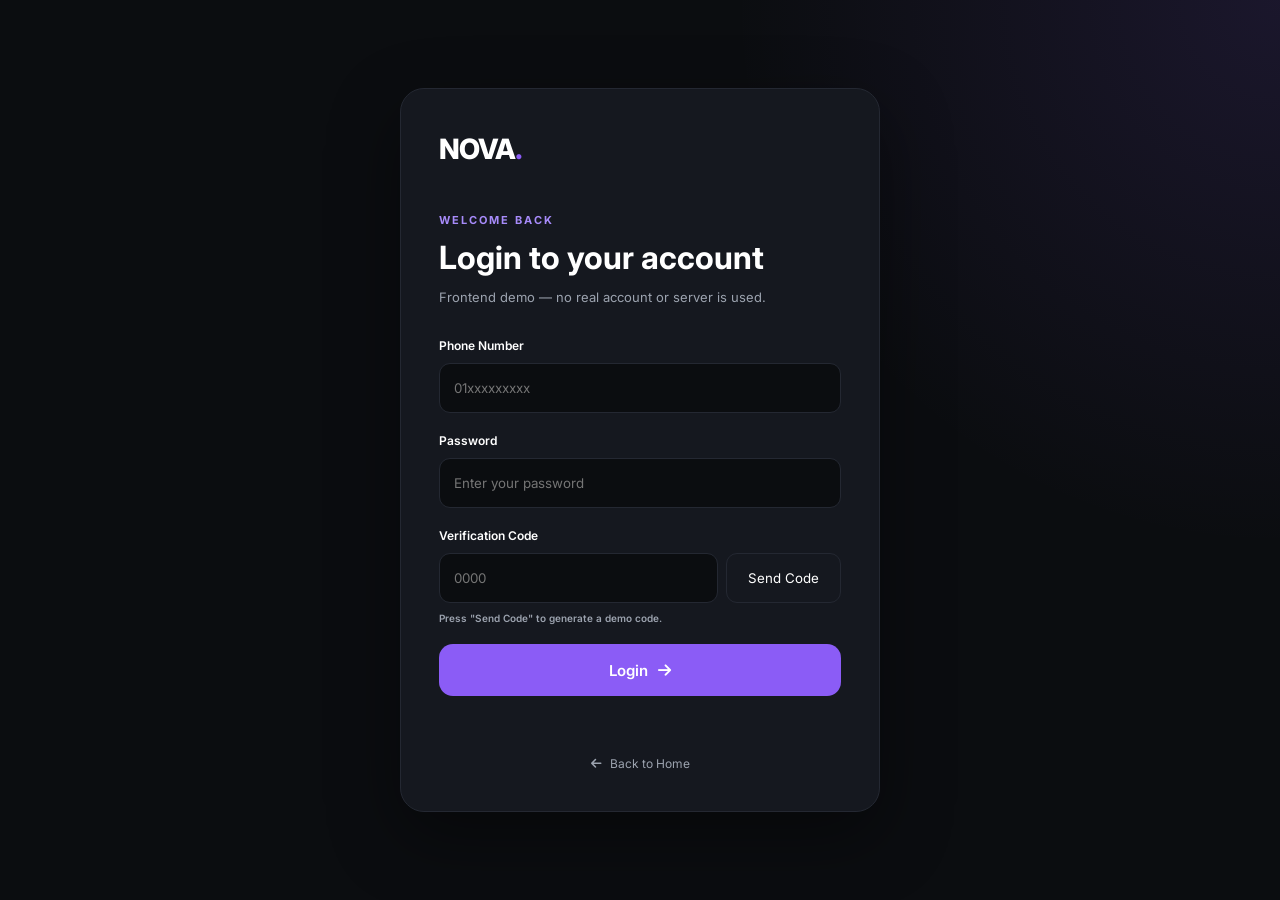
==== index2.html @ ca8cf565 "Add files via upload" ====
<!doctype html>
<html lang="en">
  <head>
    <!-- أضف سطر أيقونة Favicon هنا -->
  <link rel="icon" href="data:image/svg+xml,<svg xmlns=%22http://www.w3.org/2000/svg%22 viewBox=%220 0 100 100%22><text y=%22.9em%22 font-size=%2290%22>🛒</text></svg>">
    <meta charset="UTF-8" />
    <meta name="viewport" content="width=device-width, initial-scale=1.0" />
    <title>Login | NOVA STORE</title>
    <link rel="preconnect" href="https://fonts.googleapis.com" />
    <link rel="preconnect" href="https://fonts.gstatic.com" crossorigin />
    <link
      href="https://fonts.googleapis.com/css2?family=Inter:wght@400;500;600;700;800&display=swap"
      rel="stylesheet"
    />
    <link
      rel="stylesheet"
      href="https://cdnjs.cloudflare.com/ajax/libs/font-awesome/6.5.2/css/all.min.css"
    />
    <link rel="stylesheet" href="index.css" />
  </head>
  <body>
    <main class="auth-page">
      <div class="auth-card">
        <a href="index.html" class="logo auth-logo">NOVA<span>.</span></a>

        <div class="auth-heading">
          <span>WELCOME BACK</span>
          <h1>Login to your account</h1>
          <p>Frontend demo — no real account or server is used.</p>
        </div>

        <form id="loginForm" class="auth-form">
          <label>
            Phone Number
            <input id="phone" type="tel" placeholder="01xxxxxxxxx" required />
          </label>

          <label>
            Password
            <input
              id="password"
              type="password"
              placeholder="Enter your password"
              required
            />
          </label>

          <label>
            Verification Code
            <div class="otp-row">
              <input
                id="otp"
                type="text"
                inputmode="numeric"
                maxlength="4"
                placeholder="0000"
                required
              />
              <button id="sendOtp" type="button" class="otp-btn">
                Send Code
              </button>
            </div>
            <small id="otpMessage"
              >Press "Send Code" to generate a demo code.</small
            >
          </label>

          <button class="primary-btn auth-submit" type="submit">
            Login
            <i class="fa-solid fa-arrow-right"></i>
          </button>

          <p id="loginMessage" class="login-message"></p>
        </form>

        <a href="index.html" class="back-home">
          <i class="fa-solid fa-arrow-left"></i>
          Back to Home
        </a>
      </div>
    </main>

    <script>
      const loginForm = document.getElementById("loginForm");
      const sendOtp = document.getElementById("sendOtp");
      const otpInput = document.getElementById("otp");
      const otpMessage = document.getElementById("otpMessage");
      const loginMessage = document.getElementById("loginMessage");

      let demoOtp = "";

      sendOtp.addEventListener("click", () => {
        demoOtp = String(Math.floor(1000 + Math.random() * 9000));
        otpMessage.textContent = "Demo verification code: " + demoOtp;
        otpMessage.classList.add("show-otp");
        otpInput.focus();
      });

      loginForm.addEventListener("submit", (event) => {
        event.preventDefault();

        const phone = document.getElementById("phone").value.trim();
        const password = document.getElementById("password").value.trim();
        const otp = otpInput.value.trim();

        if (!phone || !password || !otp) {
          loginMessage.textContent = "Please fill in all fields.";
          loginMessage.className = "login-message error";
          return;
        }

        if (!demoOtp) {
          loginMessage.textContent =
            "Generate the demo verification code first.";
          loginMessage.className = "login-message error";
          return;
        }

        if (otp !== demoOtp) {
          loginMessage.textContent = "The verification code is incorrect.";
          loginMessage.className = "login-message error";
          return;
        }

        localStorage.setItem("novaLoggedIn", "true");
        localStorage.setItem("novaPhone", phone);

        loginMessage.textContent = "Login successful! Returning to NOVA...";
        loginMessage.className = "login-message success";

        setTimeout(() => {
          const back = sessionStorage.getItem("novaReturn");
sessionStorage.removeItem("novaReturn");
window.location.href = back || "index.html";
        }, 700);
      });
    </script>
  </body>
</html>
---- index.css ----
/* =========================
   RESET
========================= */

* {
  margin: 0;
  padding: 0;
  box-sizing: border-box;
}

:root {
  --bg: #0b0d10;
  --bg-secondary: #11141a;
  --card: #15181f;
  --border: #242832;

  --text: #ffffff;
  --text-secondary: #9ca3af;

  --primary: #8b5cf6;
  --primary-light: #a78bfa;

  --radius: 16px;
}

html {
  scroll-behavior: smooth;
  overflow-x: hidden;
}

body {
  background: var(--bg);
  color: var(--text);
  font-family: "Inter", sans-serif;
  line-height: 1.6;
}

a {
  color: inherit;
  text-decoration: none;
}

button,
input {
  font-family: inherit;
}

/* =========================
   NAVBAR
========================= */

.navbar {
  width: 100%;
  height: 80px;

  display: flex;
  align-items: center;
  justify-content: space-between;

  padding: 0 6%;

  border-bottom: 1px solid var(--border);

  background: rgba(11, 13, 16, 0.9);

  position: sticky;
  top: 0;
  z-index: 1000;

  backdrop-filter: blur(15px);
}

.logo {
  font-size: 28px;
  font-weight: 800;
  letter-spacing: -1px;
}

.logo span {
  color: var(--primary);
}

.nav-links {
  display: flex;
  gap: 32px;
}

.nav-links a {
  color: var(--text-secondary);
  font-size: 14px;
  font-weight: 500;

  transition: 0.3s;
}

.nav-links a:hover,
.nav-links a.active {
  color: var(--text);
}

.nav-links a.active {
  color: var(--primary-light);
}

.nav-actions {
  display: flex;
  align-items: center;
  gap: 12px;
}

.icon-btn {
  width: 42px;
  height: 42px;

  border: 1px solid var(--border);
  border-radius: 12px;

  background: var(--card);
  color: var(--text);

  display: flex;
  align-items: center;
  justify-content: center;

  cursor: pointer;

  position: relative;

  transition: 0.3s;
}

.icon-btn:hover {
  border-color: var(--primary);
  color: var(--primary-light);
}

.badge {
  position: absolute;

  top: -5px;
  right: -5px;

  width: 17px;
  height: 17px;

  border-radius: 50%;

  background: var(--primary);
  color: white;

  font-size: 10px;

  display: flex;
  align-items: center;
  justify-content: center;
}

.login-btn {
  height: 42px;

  padding: 0 18px;

  border-radius: 12px;

  background: var(--primary);

  font-size: 14px;
  font-weight: 600;

  display: flex;
  align-items: center;
  gap: 8px;

  transition: 0.3s;
}

.login-btn:hover {
  background: var(--primary-light);
  transform: translateY(-2px);
}

/* ===== LOGGED-IN PROFILE STATE ===== */
.login-btn.logged-in {
  cursor: pointer;
  padding: 0 18px;
}



.logout-icon {
  display: flex;
  align-items: center;
  justify-content: center;
  width: 28px;
  height: 28px;
  border-radius: 8px;
  background: rgba(0, 0, 0, 0.18);
  cursor: pointer;
  transition: 0.3s;
}

.logout-icon:hover {
  background: #ef4444;
  color: white;
}

.menu-btn {
  display: none;

  width: 42px;
  height: 42px;

  border: 1px solid var(--border);
  border-radius: 12px;

  background: var(--card);
  color: white;

  cursor: pointer;
}

/* =========================
   HERO
========================= */

.hero {
  min-height: 680px;
  padding: 90px 8%;
  display: grid;
  grid-template-columns: 1fr 1fr;
  align-items: center;
  gap: 60px;
  overflow: hidden;
  position: relative;

  background:
    linear-gradient(
      120deg,
      rgba(11, 13, 16, 0.94) 35%,
      rgba(11, 13, 16, 0.75) 65%,
      rgba(11, 13, 16, 0.55) 100%
    ),
    url("hero-bg.png");

  background-size: cover;
  background-position: center;
}

/* =========================
   MOBILE
========================= */

@media (max-width: 800px) {
  .hero {
    min-height: 100vh;
    padding: 100px 6% 60px;

    background:
      linear-gradient(
        180deg,
        rgba(11, 13, 16, 0.65) 0%,
        rgba(11, 13, 16, 0.85) 55%,
        rgba(11, 13, 16, 1) 100%
      ),
      url("hero-bg.png");

    background-size: 100% auto;
    background-position: top center;
    background-repeat: no-repeat;

    width: 100%;
  }
}

.hero-label,
.section-heading span,
.why-content > span,
.newsletter span {
  color: var(--primary-light);

  font-size: 12px;
  font-weight: 700;

  letter-spacing: 2px;
}

.hero h1 {
  margin-top: 18px;

  font-size: clamp(48px, 6vw, 78px);

  line-height: 1.05;
  letter-spacing: -4px;
}

.hero h1 span {
  display: block;
  color: var(--primary);
}

.hero-content > p {
  max-width: 620px;
  margin-top: 25px;
  color: var(--text-secondary);
  font-size: 20px;
  line-height: 1.7;
}

.hero-buttons {
  display: flex;
  flex-wrap: wrap;
  gap: 14px;
  margin-top: 35px;
}
@media (max-width: 800px) {
  .product-actions {
    flex-direction: column;
  }

  .product-actions .add-cart,
  .wishlist-detail-btn {
    width: 100%;
  }

  .product-actions .add-cart {
    height: 70px;
    font-size: 20px;
  }

  .wishlist-detail-btn {
    height: 60px;
  }

  .product-details-info h1 {
    font-size: 26px;
  }
}

/* ===== BUTTONS (base styles) ===== */
.primary-btn,
.secondary-btn {
  display: inline-flex;
  align-items: center;
  justify-content: center;
  gap: 10px;
  height: 52px;
  padding: 0 28px;
  border: 1px solid transparent;
  border-radius: 14px;
  color: #fff;
  font-family: inherit;
  font-size: 15px;
  font-weight: 600;
  white-space: nowrap;
  cursor: pointer;
  transition: 0.3s;
}

.primary-btn {
  background: var(--primary);
}

.primary-btn:hover {
  background: var(--primary-light);
  transform: translateY(-3px);
}

.secondary-btn {
  border-color: var(--border);
  background: rgba(21, 24, 31, 0.75);
  backdrop-filter: blur(6px);
}

.secondary-btn:hover {
  border-color: var(--primary);
  transform: translateY(-3px);
}

.hero-stats {
  display: flex;
  gap: 45px;

  margin-top: 55px;
}

.hero-stats div {
  display: flex;
  flex-direction: column;
}

.hero-stats strong {
  font-size: 25px;
}

.hero-stats span {
  color: var(--text-secondary);
  font-size: 12px;
}

/* =========================
   HERO VISUAL
========================= */

.hero-image {
  min-height: 500px;

  position: relative;

  display: flex;
  align-items: center;
  justify-content: center;
}

.glow {
  width: 350px;
  height: 350px;

  border-radius: 50%;

  background: var(--primary);

  filter: blur(100px);

  opacity: 0.2;

  position: absolute;
}

.product-showcase {
  width: 330px;
  height: 400px;

  border: 1px solid #303541;
  border-radius: 35px;

  background: linear-gradient(145deg, #1c2028, #0e1014);

  box-shadow: 0 30px 80px rgba(0, 0, 0, 0.5);

  display: flex;
  flex-direction: column;
  align-items: center;
  justify-content: center;

  position: relative;
  z-index: 2;
}

.product-showcase i {
  font-size: 110px;
  color: var(--primary);
}

.product-showcase span {
  margin-top: 25px;

  font-size: 32px;
  font-weight: 800;
  letter-spacing: 5px;
}

.floating-card {
  position: absolute;
  z-index: 3;

  padding: 15px 18px;

  background: rgba(21, 24, 31, 0.9);

  border: 1px solid var(--border);
  border-radius: 14px;

  backdrop-filter: blur(10px);

  display: flex;
  align-items: center;
  gap: 12px;

  box-shadow: 0 15px 35px rgba(0, 0, 0, 0.3);
}

.floating-card > i {
  color: var(--primary-light);
  font-size: 20px;
}

.floating-card div {
  display: flex;
  flex-direction: column;
}

.floating-card strong {
  font-size: 12px;
}

.floating-card span {
  color: var(--text-secondary);
  font-size: 10px;
}

.card-one {
  top: 80px;
  left: 0;
}

.card-two {
  bottom: 80px;
  right: 0;
}

/* =========================
   SECTIONS
========================= */

.section {
  padding: 90px 8%;
}

.section-heading {
  display: flex;
  justify-content: space-between;
  align-items: end;

  margin-bottom: 35px;
}

.section-heading h2 {
  margin-top: 5px;

  font-size: 32px;
  letter-spacing: -1px;
}

.section-heading > a {
  color: var(--primary-light);

  font-size: 13px;
  font-weight: 600;

  display: flex;
  gap: 8px;
  align-items: center;
}

/* =========================
   CATEGORIES
========================= */

.categories-grid {
  display: grid;

  grid-template-columns: repeat(6, 1fr);

  gap: 14px;
}

.category-card {
  min-height: 180px;

  padding: 25px 15px;

  border: 1px solid var(--border);
  border-radius: var(--radius);

  background: var(--card);

  display: flex;
  flex-direction: column;
  align-items: center;
  justify-content: center;

  text-align: center;

  transition: 0.3s;
}

.category-card:hover {
  transform: translateY(-6px);
  border-color: var(--primary);
}

.category-icon {
  width: 60px;
  height: 60px;

  border-radius: 18px;

  background: rgba(139, 92, 246, 0.12);

  color: var(--primary-light);

  display: flex;
  align-items: center;
  justify-content: center;

  font-size: 23px;

  margin-bottom: 15px;
}

.category-card h3 {
  font-size: 14px;
}

.category-card p {
  color: var(--text-secondary);

  font-size: 10px;

  margin-top: 3px;
}

/* =========================
   PRODUCTS
========================= */

.products-grid {
  display: grid;

  grid-template-columns: repeat(4, 1fr);

  gap: 20px;
}

.product-card {
  background: var(--card);

  border: 1px solid var(--border);

  border-radius: var(--radius);

  overflow: hidden;

  transition: 0.3s;
}

.product-card:hover {
  transform: translateY(-6px);
  border-color: #343946;
}

.product-image {
  height: 270px;

  background: #101319;

  display: flex;
  align-items: center;
  justify-content: center;

  position: relative;
}

.product-placeholder {
  font-size: 80px;
  color: var(--primary);
}

.product-tag {
  position: absolute;

  top: 14px;
  left: 14px;

  padding: 5px 9px;

  border-radius: 6px;

  background: var(--primary);

  font-size: 9px;
  font-weight: 700;
}

.product-tag.sale {
  background: #e55b5b;
}

.wishlist-btn {
  position: absolute;

  top: 12px;
  right: 12px;

  width: 35px;
  height: 35px;

  border: 1px solid var(--border);
  border-radius: 9px;

  background: rgba(11, 13, 16, 0.8);

  color: white;

  cursor: pointer;
}

.wishlist-btn:hover {
  color: var(--primary-light);
}

.product-info {
  padding: 18px;
}

.product-category {
  color: var(--text-secondary);

  font-size: 10px;
  text-transform: uppercase;
}

.product-info h3 {
  margin-top: 5px;

  font-size: 15px;
}

.rating {
  margin-top: 8px;

  display: flex;
  gap: 5px;
  align-items: center;

  font-size: 11px;
}

.rating i {
  color: #f5c542;
}

.rating small {
  color: var(--text-secondary);
}

.product-bottom {
  margin-top: 18px;

  display: flex;
  justify-content: space-between;
  align-items: center;
}

.product-bottom strong {
  font-size: 19px;
}

.add-cart {
  width: 40px;
  height: 40px;

  border: none;
  border-radius: 10px;

  background: var(--primary);

  color: white;

  cursor: pointer;

  transition: 0.3s;
}

.add-cart:hover {
  background: var(--primary-light);
  transform: scale(1.05);
}

/* =========================
   WHY NOVA
========================= */

.why-section {
  padding: 90px 8%;

  background: var(--bg-secondary);

  border-top: 1px solid var(--border);
  border-bottom: 1px solid var(--border);

  display: grid;

  grid-template-columns: 0.8fr 1.2fr;

  gap: 80px;

  align-items: center;
}

.why-content h2 {
  margin-top: 10px;

  font-size: 42px;
  line-height: 1.1;
}

.why-content p {
  max-width: 450px;

  margin-top: 20px;

  color: var(--text-secondary);
}

.features-grid {
  display: grid;

  grid-template-columns: repeat(2, 1fr);

  gap: 15px;
}

.feature {
  padding: 25px;

  border: 1px solid var(--border);

  border-radius: var(--radius);

  background: var(--card);
}

.feature i {
  color: var(--primary-light);
  font-size: 25px;
}

.feature h3 {
  margin-top: 15px;

  font-size: 15px;
}

.feature p {
  color: var(--text-secondary);

  font-size: 12px;

  margin-top: 5px;
}

/* =========================
   NEWSLETTER
========================= */

.newsletter {
  margin: 90px 8%;

  padding: 50px;

  border: 1px solid var(--border);

  border-radius: 25px;

  background:
    radial-gradient(circle at right, rgba(139, 92, 246, 0.15), transparent 45%),
    var(--card);

  display: flex;

  justify-content: space-between;

  align-items: center;

  gap: 30px;
}

.newsletter h2 {
  margin-top: 5px;

  font-size: 32px;
}

.newsletter p {
  color: var(--text-secondary);

  font-size: 13px;

  margin-top: 5px;
}

.newsletter form {
  display: flex;

  min-width: 400px;

  border: 1px solid var(--border);

  border-radius: 12px;

  overflow: hidden;

  background: var(--bg);
}

.newsletter input {
  width: 100%;

  border: none;
  outline: none;

  background: transparent;

  color: white;

  padding: 0 16px;
  min-height: 56px;
 font-size: 15px;
}

.newsletter button {
  border: none;

  padding: 0 20px;

  background: var(--primary);

  color: white;

  font-weight: 600;

  cursor: pointer;
}

/* =========================
   FOOTER
========================= */

.footer {
  padding: 70px 8% 25px;

  border-top: 1px solid var(--border);
}

.footer-grid {
  display: grid;

  grid-template-columns: 2fr 1fr 1fr 1fr;

  gap: 50px;
}

.footer-brand p {
  max-width: 320px;

  color: var(--text-secondary);

  font-size: 13px;

  margin-top: 15px;
}

.socials {
  display: flex;

  gap: 10px;

  margin-top: 20px;
}

.socials a {
  width: 38px;
  height: 38px;

  border: 1px solid var(--border);

  border-radius: 10px;

  display: flex;
  align-items: center;
  justify-content: center;

  color: var(--text-secondary);

  transition: 0.3s;
}

.socials a:hover {
  color: var(--primary-light);
  border-color: var(--primary);
}

.footer-column {
  display: flex;
  flex-direction: column;

  gap: 10px;
}

.footer-column h3 {
  margin-bottom: 8px;

  font-size: 14px;
}

.footer-column a {
  color: var(--text-secondary);

  font-size: 12px;

  transition: 0.3s;
}

.footer-column a:hover {
  color: white;
}

.footer-bottom {
  margin-top: 60px;

  padding-top: 20px;

  border-top: 1px solid var(--border);

  display: flex;
  justify-content: space-between;

  color: var(--text-secondary);

  font-size: 11px;
}

/* =========================
   RESPONSIVE
========================= */

@media (max-width: 1100px) {
  .nav-links {
    gap: 18px;
  }

  .categories-grid {
    grid-template-columns: repeat(3, 1fr);
  }

  .products-grid {
    grid-template-columns: repeat(2, 1fr);
  }

  .hero {
    padding: 70px 6%;
  }

  .section {
    padding: 70px 6%;
  }

  .why-section {
    padding: 70px 6%;
  }

  .newsletter {
    margin: 70px 6%;
  }

  .footer {
    padding-left: 6%;
    padding-right: 6%;
  }
}

@media (max-width: 800px) {
  .nav-links {
    display: none;

    position: absolute;

    top: 80px;
    left: 0;

    width: 100%;

    padding: 20px;

    background: var(--bg-secondary);

    border-bottom: 1px solid var(--border);

    flex-direction: column;

    gap: 18px;
  }

  .nav-links.show {
    display: flex;
  }

  .menu-btn {
    display: block;
  }

  .login-btn {
    display: none;
  }

  .hero {
    grid-template-columns: 1fr;

    text-align: center;

    padding-top: 60px;
  }

  .hero-content > p {
    margin-left: auto;
    margin-right: auto;
  }

  .hero-buttons {
    justify-content: center;
  }

  .hero-stats {
    justify-content: center;
  }

  .hero-image {
    min-height: 420px;
  }

  .why-section {
    grid-template-columns: 1fr;
  }

  .newsletter {
    flex-direction: column;
    align-items: flex-start;
  }

  .newsletter form {
    width: 100%;
    min-width: 0;
    height: 50px;
  }

  .footer-grid {
    grid-template-columns: 1fr 1fr;
  }
}
.newsletter form {
  width: 100%;
  min-width: 0;
  height: auto;   /* كان 50px */
}

@media (max-width: 500px) {
  .navbar {
    padding: 0 4%;
  }

  .logo {
    font-size: 24px;
  }

  .nav-actions {
    gap: 6px;
  }

  .icon-btn {
    width: 38px;
    height: 38px;
  }

  .hero {
    padding: 50px 5%;
  }

  .hero h1 {
    font-size: 45px;
    letter-spacing: -2px;
  }

  .hero-buttons {
    flex-direction: column;
  }

  .primary-btn,
  .secondary-btn {
    justify-content: center;
  }

  .hero-stats {
    gap: 20px;
  }

  .categories-grid {
    grid-template-columns: repeat(2, 1fr);
  }

  .products-grid {
    grid-template-columns: 1fr;
  }

  .section-heading h2 {
    font-size: 25px;
  }

  .section-heading > a {
    font-size: 11px;
  }

  .why-content h2 {
    font-size: 32px;
  }

  .features-grid {
    grid-template-columns: 1fr;
  }

  .newsletter {
    margin: 50px 5%;
    padding: 30px 20px;
  }

  .newsletter h2 {
    font-size: 25px;
  }

 .newsletter form {
  flex-direction: column;
  border: none;
  gap: 16px;
  background: transparent;
  width: 100%;
}

.newsletter input {
  height: 58px;
  font-size: 16px;
  padding: 0 20px;
  background: var(--bg);
  border: 1px solid var(--border);
  border-radius: 16px;
}

.newsletter button {
  height: 58px;
  font-size: 17px;
  border-radius: 16px;
  display: flex;
  align-items: center;
  justify-content: center;
  gap: 10px;
}

  .footer {
    padding-left: 5%;
    padding-right: 5%;
  }

  .footer-grid {
    grid-template-columns: 1fr;
  }

  .footer-bottom {
    flex-direction: column;
    gap: 8px;
  }
}

/* =========================
   ADDED FEATURES
========================= */

.product-card-image {
  width: 100%;
  height: 100%;
  object-fit: cover;
  display: block;
  transition: 0.35s ease;
}

.product-card:hover .product-card-image {
  transform: scale(1.04);
}

.product-link-image {
  display: block;
  width: 100%;
  height: 100%;
  color: inherit;
  text-decoration: none;
}

.cart-drawer-overlay {
  position: fixed;
  inset: 0;
  background: rgba(0, 0, 0, 0.65);
  z-index: 3000;
  opacity: 0;
  visibility: hidden;
  transition: 0.3s ease;
}

.cart-drawer-overlay.show {
  opacity: 1;
  visibility: visible;
}

.cart-drawer {
  position: absolute;
  top: 0;
  right: 0;
  width: min(430px, 94vw);
  height: 100%;
  background: var(--bg-secondary);
  border-left: 1px solid var(--border);
  padding: 25px;
  display: flex;
  flex-direction: column;
  transform: translateX(100%);
  transition: 0.35s ease;
}

.cart-drawer-overlay.show .cart-drawer {
  transform: translateX(0);
}

.cart-drawer-header {
  display: flex;
  align-items: center;
  justify-content: space-between;
  padding-bottom: 20px;
  border-bottom: 1px solid var(--border);
}

.cart-drawer-header span {
  color: var(--primary-light);
  font-size: 10px;
  letter-spacing: 2px;
  font-weight: 700;
}

.cart-drawer-header h2 {
  margin-top: 3px;
  font-size: 24px;
}

.cart-drawer-close {
  width: 40px;
  height: 40px;
  border: 1px solid var(--border);
  border-radius: 10px;
  background: var(--card);
  color: white;
  cursor: pointer;
}

.cart-drawer-items {
  flex: 1;
  overflow-y: auto;
  padding: 20px 0;
  scrollbar-width: none; /* Firefox */
  -ms-overflow-style: none; /* IE / Edge */
}

.cart-drawer-items::-webkit-scrollbar {
  display: none; /* Chrome, Safari, Opera */
}

.cart-drawer-item {
  display: grid;
  grid-template-columns: 45px 1fr auto;
  gap: 12px;
  align-items: center;
  padding: 14px 0;
  border-bottom: 1px solid var(--border);
}

.cart-drawer-item-icon {
  width: 45px;
  height: 45px;
  border-radius: 10px;
  background: rgba(139, 92, 246, 0.12);
  color: var(--primary-light);
  display: flex;
  align-items: center;
  justify-content: center;
}

.cart-drawer-item-info {
  display: flex;
  flex-direction: column;
  gap: 2px;
}

.cart-drawer-item-info strong {
  font-size: 13px;
}

.cart-drawer-item-info span,
.cart-drawer-item > strong {
  color: var(--text-secondary);
  font-size: 11px;
}

.cart-drawer-footer {
  border-top: 1px solid var(--border);
  padding-top: 18px;
}

.cart-drawer-total {
  display: flex;
  justify-content: space-between;
  align-items: center;
  margin-bottom: 15px;
}

.cart-drawer-total strong {
  font-size: 21px;
}

.cart-drawer-checkout {
  width: 100%;
  justify-content: center;
}

.cart-empty {
  min-height: 300px;
  display: flex;
  flex-direction: column;
  align-items: center;
  justify-content: center;
  text-align: center;
  color: var(--text-secondary);
}

.cart-empty i {
  font-size: 50px;
  color: var(--primary-light);
  margin-bottom: 15px;
}

.cart-empty h3 {
  color: var(--text);
}

@media (max-width: 500px) {
  .cart-drawer {
    padding: 20px;
  }
}

/* =========================
   AUTH PAGE
========================= */

.auth-page {
  min-height: 100vh;
  display: flex;
  align-items: center;
  justify-content: center;
  padding: 40px 20px;
  background:
    radial-gradient(
      circle at top right,
      rgba(139, 92, 246, 0.12),
      transparent 35%
    ),
    var(--bg);
}

.auth-card {
  width: min(480px, 100%);
  padding: 38px;
  background: var(--card);
  border: 1px solid var(--border);
  border-radius: 24px;
  box-shadow: 0 25px 70px rgba(0, 0, 0, 0.4);
}

.auth-logo {
  display: inline-block;
  margin-bottom: 35px;
}

.auth-heading span {
  color: var(--primary-light);
  font-size: 11px;
  font-weight: 700;
  letter-spacing: 2px;
}

.auth-heading h1 {
  margin-top: 8px;
  font-size: 32px;
  line-height: 1.15;
}

.auth-heading p {
  color: var(--text-secondary);
  font-size: 13px;
  margin-top: 10px;
}

.auth-form {
  margin-top: 28px;
  display: flex;
  flex-direction: column;
  gap: 18px;
}

.auth-form label {
  color: var(--text);
  font-size: 12px;
  font-weight: 600;
}

.auth-form input {
  width: 100%;
  height: 50px;
  margin-top: 8px;
  padding: 0 14px;
  border: 1px solid var(--border);
  border-radius: 11px;
  outline: none;
  background: var(--bg);
  color: white;
}

.auth-form input:focus {
  border-color: var(--primary);
}

.otp-row {
  display: grid;
  grid-template-columns: 1fr 115px;
  gap: 8px;
}

.otp-btn {
  margin-top: 8px;
  border: 1px solid var(--border);
  border-radius: 11px;
  background: var(--card);
  color: var(--text);
  cursor: pointer;
}

.otp-btn:hover {
  border-color: var(--primary);
  color: var(--primary-light);
}

.auth-form small {
  display: block;
  margin-top: 7px;
  color: var(--text-secondary);
  font-size: 10px;
}

.auth-form small.show-otp {
  color: var(--primary-light);
}

.auth-submit {
  width: 100%;
  justify-content: center;
  border: none;
  color: white;
  cursor: pointer;
}

.login-message {
  min-height: 18px;
  font-size: 12px;
  text-align: center;
}

.login-message.error {
  color: #f87171;
}

.login-message.success {
  color: #4ade80;
}

.back-home {
  display: flex;
  align-items: center;
  justify-content: center;
  gap: 8px;
  margin-top: 22px;
  color: var(--text-secondary);
  font-size: 12px;
}

.back-home:hover {
  color: var(--primary-light);
}

.category-page .section-heading {
  align-items: center;
}

#categoryDescription {
  color: var(--text-secondary);
  font-size: 13px;
  margin-top: 7px;
}

/* =========================
   LOGIN BUTTON: desktop vs mobile
========================= */
.mobile-login {
  display: none;
}

@media (max-width: 800px) {
  .desktop-login {
    display: none;
  }

  .nav-links {
    align-items: center;
  }

  .mobile-login {
    display: flex;
    justify-content: center;
    margin-top: 6px;
    width: 100%;
  }
}
/* =========================
   SHOP PAGE — BRAND BANNER
========================= */
.brand-banner {
  padding: 70px 8% 40px;
  text-align: center;
  border-bottom: 1px solid var(--border);
  background: radial-gradient(
    circle at top,
    rgba(139, 92, 246, 0.12),
    transparent 55%
  );
}

.brand-banner span {
  color: var(--primary-light);
  font-size: 12px;
  font-weight: 700;
  letter-spacing: 2px;
}

.brand-banner h1 {
  max-width: 820px;
  margin: 14px auto 0;
  color: var(--text);
  font-size: clamp(30px, 4.2vw, 46px);
  font-weight: 800;
  line-height: 1.15;
  letter-spacing: -1px;
}

/* الباراجراف بتاع About — تتحكم فيه من هنا */
.brand-banner p {
  max-width: 720px;
  margin: 22px auto 0;
  color: #c4c9d4;
  font-family: "Noto Sans Arabic", sans-serif;
  font-size: 17px;
  font-weight: 400;
  line-height: 2;
  direction: rtl;
  text-align: center;
}
@media (max-width: 500px) {
  .brand-banner p { font-size: 20px;
     line-height: 1.9; }
}

/* =========================
   SHOP PAGE — FILTERS
========================= */
.shop-filters {
  display: flex;
  flex-wrap: wrap;
  gap: 14px;
  align-items: center;
  margin-bottom: 30px;
}

.shop-filters input,
.shop-filters select {
  height: 46px;
  padding: 0 14px;
  border: 1px solid var(--border);
  border-radius: 10px;
  background: var(--card);
  color: var(--text);
  outline: none;
}

.shop-filters input {
  flex: 1;
  min-width: 200px;
}

.shop-filters select {
  cursor: pointer;
}

.shop-filters input:focus,
.shop-filters select:focus {
  border-color: var(--primary);
}

.result-count {
  color: var(--text-secondary);
  font-size: 13px;
  white-space: nowrap;
}

@media (max-width: 600px) {
  .shop-filters {
    flex-direction: column;
    align-items: stretch;
  }
  .shop-filters input,
  .shop-filters select {
    width: 100%;
  }
}

/* ===== TOAST ===== */
.toast-container {
  position: fixed;
  bottom: 24px;
  right: 24px;
  display: flex;
  flex-direction: column;
  gap: 10px;
  z-index: 5000;
}
.toast {
  display: flex;
  align-items: center;
  gap: 10px;
  padding: 14px 18px;
  background: var(--card);
  border: 1px solid var(--border);
  border-left: 4px solid var(--primary);
  border-radius: 12px;
  box-shadow: 0 15px 40px rgba(0, 0, 0, 0.4);
  color: var(--text);
  font-size: 13px;
  font-weight: 600;
  transform: translateX(130%);
  opacity: 0;
  transition: 0.35s ease;
}
.toast.show {
  transform: translateX(0);
  opacity: 1;
}
.toast i {
  color: var(--primary-light);
  font-size: 16px;
}

/* ===== WISHLIST HEART ACTIVE ===== */
.wishlist-btn i.fa-solid {
  color: #ef4444;
}

/* ===== CART PAGE ===== */
.cart-page {
  display: grid;
  grid-template-columns: 1fr 340px;
  gap: 30px;
  align-items: start;
}
.cart-page-list {
  display: flex;
  flex-direction: column;
  gap: 16px;
}
.cart-page-item {
  display: grid;
  grid-template-columns: 55px 1fr auto auto;
  gap: 16px;
  align-items: center;
  padding: 18px;
  background: var(--card);
  border: 1px solid var(--border);
  border-radius: var(--radius);
}
.cart-page-item-icon {
  width: 55px;
  height: 55px;
  border-radius: 12px;
  background: rgba(139, 92, 246, 0.12);
  color: var(--primary-light);
  display: flex;
  align-items: center;
  justify-content: center;
  font-size: 22px;
}
.cart-page-item-info strong {
  font-size: 14px;
}
.cart-page-item-info span {
  color: var(--text-secondary);
  font-size: 12px;
}
.qty-stepper {
  display: flex;
  align-items: center;
  gap: 10px;
  border: 1px solid var(--border);
  border-radius: 10px;
  padding: 4px 10px;
}
.qty-stepper button {
  width: 26px;
  height: 26px;
  border: none;
  background: var(--bg-secondary);
  color: white;
  border-radius: 6px;
  cursor: pointer;
  font-size: 15px;
}
.cart-remove-btn {
  width: 38px;
  height: 38px;
  border: 1px solid var(--border);
  border-radius: 10px;
  background: transparent;
  color: #f87171;
  cursor: pointer;
}
.cart-page-summary {
  background: var(--card);
  border: 1px solid var(--border);
  border-radius: var(--radius);
  padding: 24px;
  position: sticky;
  top: 100px;
}
.summary-total {
  display: flex;
  justify-content: space-between;
  font-size: 19px;
  font-weight: 700;
  margin: 16px 0;
  padding-top: 16px;
  border-top: 1px solid var(--border);
}
.order-now-btn {
  width: 100%;
  justify-content: center;
}
.order-now-btn.disabled {
  opacity: 0.4;
  pointer-events: none;
}

@media (max-width: 800px) {
  .cart-page {
    grid-template-columns: 1fr;
  }
  .cart-page-item {
    grid-template-columns: 45px 1fr;
    row-gap: 12px;
  }
  .qty-stepper,
  .cart-remove-btn {
    grid-column: 2;
    justify-self: start;
  }
}

/* ===== CHECKOUT PAGE ===== */
.checkout-page {
  display: grid;
  grid-template-columns: 1fr 360px;
  gap: 30px;
  padding: 60px 8%;
}
.checkout-form {
  display: flex;
  flex-direction: column;
  gap: 18px;
  background: var(--card);
  border: 1px solid var(--border);
  border-radius: var(--radius);
  padding: 30px;
}
.checkout-form label {
  font-size: 12px;
  font-weight: 600;
}
.checkout-form input,
.checkout-form select {
  width: 100%;
  height: 48px;
  margin-top: 8px;
  padding: 0 14px;
  border: 1px solid var(--border);
  border-radius: 10px;
  background: var(--bg);
  color: white;
  outline: none;
}
.checkout-form input:focus {
  border-color: var(--primary);
}
.order-summary {
  background: var(--card);
  border: 1px solid var(--border);
  border-radius: var(--radius);
  padding: 24px;
  height: fit-content;
  position: sticky;
  top: 100px;
}
.order-summary-item {
  display: flex;
  justify-content: space-between;
  font-size: 13px;
  color: var(--text-secondary);
  padding: 8px 0;
  border-bottom: 1px solid var(--border);
}
@media (max-width: 900px) {
  .checkout-page {
    grid-template-columns: 1fr;
  }
}

/* ===== FLOATING CARDS ANIMATION (Hero) ===== */
.floating-card {
  animation: floatCard 3.5s ease-in-out infinite;
}
.card-one {
  animation-delay: 0s;
}
.card-two {
  animation-delay: 1.2s;
}

@keyframes floatCard {
  0%,
  100% {
    transform: translateY(0);
  }
  50% {
    transform: translateY(-14px);
  }
}

/* ===== FEATURE BOXES ANIMATION (Why Nova) ===== */
.feature {
  animation: floatFeature 4s ease-in-out infinite;
}
.features-grid .feature:nth-child(1) {
  animation-delay: 0s;
}
.features-grid .feature:nth-child(2) {
  animation-delay: 0.5s;
}
.features-grid .feature:nth-child(3) {
  animation-delay: 1s;
}
.features-grid .feature:nth-child(4) {
  animation-delay: 1.5s;
}

@keyframes floatFeature {
  0%,
  100% {
    transform: translateY(0);
  }
  50% {
    transform: translateY(-8px);
  }
}

.feature:hover,
.floating-card:hover {
  animation-play-state: paused;
}

/* ===== SCROLL TO TOP BUTTON ===== */
.scroll-top-btn {
  position: fixed;
  left: 22px;
  bottom: 30px;
  width: 48px;
  height: 48px;
  border: 1px solid var(--border);
  border-radius: 50%;
  background: var(--primary);
  color: white;
  display: flex;
  align-items: center;
  justify-content: center;
  font-size: 18px;
  cursor: pointer;
  z-index: 4000;
  box-shadow: 0 12px 30px rgba(139, 92, 246, 0.4);

  opacity: 0;
  visibility: hidden;
  transform: translateY(15px);
  transition: 0.3s ease;
}

.scroll-top-btn.show {
  opacity: 1;
  visibility: visible;
  transform: translateY(0);
}

.scroll-top-btn:hover {
  background: var(--primary-light);
  transform: translateY(-4px);
}

@media (max-width: 500px) {
  .scroll-top-btn {
    left: 14px;
    bottom: 20px;
    width: 42px;
    height: 42px;
    font-size: 16px;
  }
}

/* ===== FLOATING CARDS + FEATURES: unified hover like other cards ===== */
.floating-card,
.feature {
  transition:
    transform 0.3s,
    border-color 0.3s;
}

.floating-card:hover {
  animation-play-state: paused;
  transform: translateY(-8px);
  border-color: var(--primary);
}

.feature:hover {
  animation-play-state: paused;
  transform: translateY(-8px);
  border-color: var(--primary);
}

/* =========================
   PRODUCT DETAILS PAGE
========================= */

body {
  overflow-x: clip; /* clip (not hidden) so the sticky navbar keeps working */
}

.product-details-container {
  display: grid;
  grid-template-columns: 0.9fr 1.1fr;
  gap: 50px;
  padding: 70px 8% 100px;
  align-items: start;
}

.product-detail-image {
  position: relative;
  height: 460px;
  border-radius: var(--radius);
  border: 1px solid var(--border);
  background: linear-gradient(160deg, #1c2028, #0e1014);
  display: flex;
  align-items: center;
  justify-content: center;
  box-shadow: 0 30px 80px rgba(0, 0, 0, 0.5);
}

.product-detail-image i {
  font-size: 130px;
  color: var(--primary);
}

.product-back-link {
  justify-content: flex-start;
  margin-bottom: 18px;
}

.product-details-info h1 {
  font-size: 34px;
  margin: 8px 0 4px;
  letter-spacing: -0.5px;
  line-height: 1.15;
}

.product-price {
  font-size: 30px;
  font-weight: 800;
  color: var(--primary-light);
  margin: 18px 0;
}

.product-description {
  color: var(--text-secondary);
  font-size: 14px;
  line-height: 1.8;
  margin-bottom: 14px;
}

.product-actions {
  display: flex;
  gap: 14px;
  margin-top: 25px;
}

.product-actions .add-cart {
  flex: 1;
  height: 54px;
  justify-content: center;
  font-size: 14px;
  white-space: nowrap;
}

.wishlist-detail-btn {
  height: 54px;
  flex-shrink: 0;
  border: 1px solid var(--border);
  border-radius: 12px;
  background: var(--card);
  color: #ef4444;
  font-size: 14px;
  font-weight: 600;
  cursor: pointer;
  transition: 0.3s;
  display: flex;
  align-items: center;
  justify-content: center;
  gap: 8px;
  padding: 0 22px;
  white-space: nowrap;
}

.wishlist-detail-btn i {
  font-size: 17px;
}

.wishlist-detail-btn:hover {
  border-color: var(--primary);
  transform: translateY(-2px);
}

@media (max-width: 800px) {
  .product-details-container {
    grid-template-columns: 1fr;
    padding: 50px 6% 70px;
  }
  .product-detail-image {
    height: 320px;
  }
  .product-detail-image i {
    font-size: 90px;
  }
}

/* ===== ADD TO CART: tablet + mobile ===== */
@media (max-width: 1024px) {
  .product-actions .add-cart {
    height: 80px;
    font-size: 18px;
  }
}
/* ===== DRAWER: secondary button + order now spacing ===== */
.cart-drawer-footer {
  display: flex;
  flex-direction: column;
  gap: 10px;
}

.cart-drawer-checkout,
.cart-drawer-view {
  width: 100%;
  justify-content: center;
}

.cart-drawer-view {
  height: 48px;
}

.product-image,
.product-detail-image,
.cart-page-item-icon,
.cart-drawer-item-icon {
  overflow: hidden;
}

.product-img,
.product-detail-img,
.cart-page-item-icon img,
.cart-drawer-item-icon img {
  width: 100%;
  height: 100%;
  object-fit: cover;
  display: block;
}
/* HOME: hero image behind navbar */
body.home .navbar {
  background: transparent;
  border-bottom-color: transparent;
  backdrop-filter: none;
  transition: background 0.3s, border-color 0.3s;
}

body.home .navbar.scrolled {
  background: rgba(11, 13, 16, 0.9);
  border-bottom-color: var(--border);
  backdrop-filter: blur(15px);
}

body.home .hero {
  margin-top: -80px;   /* ارتفاع الـ navbar */
  padding-top: 170px;
}

@media (max-width: 800px) {
  body.home .hero {
    padding-top: 140px;
  }
}

/* =========================================================
   FIXES & RESPONSIVE POLISH
========================================================= */

/* login button inside mobile menu keeps white text */
.nav-links a.login-btn {
  color: #fff;
}

/* hero visual never overflows small screens */
.product-showcase {
  width: min(330px, 100%);
}
@media (max-width: 500px) {
  .hero-image {
    min-height: 380px;
  }
  .product-showcase {
    height: 330px;
  }
  .card-one {
    top: 20px;
    left: 0;
  }
  .card-two {
    bottom: 20px;
    right: 0;
  }
  .hero-buttons {
    width: 100%;
  }
  .hero-buttons .primary-btn,
  .hero-buttons .secondary-btn {
    width: 100%;
  }
}

/* mobile hero: use the real visible height on phones */
@media (max-width: 800px) {
  .hero {
    min-height: 100svh;
  }
}

/* categories page has 7 cards: show them in one row on wide screens */
@media (min-width: 1101px) {
  .categories-grid.cols-7 {
    grid-template-columns: repeat(7, 1fr);
  }
}
@media (max-width: 1100px) and (min-width: 501px) {
  .categories-grid {
    grid-template-columns: repeat(3, 1fr);
  }
}

/* products grid between tablet and phone */
@media (min-width: 501px) and (max-width: 700px) {
  .products-grid {
    grid-template-columns: repeat(2, 1fr);
    gap: 14px;
  }
  .product-image {
    height: 220px;
  }
}

/* wishlist page: products grid sits beside the summary */
.cart-page .products-grid {
  grid-template-columns: repeat(auto-fill, minmax(210px, 1fr));
}
@media (max-width: 500px) {
  .cart-page .products-grid {
    grid-template-columns: 1fr;
  }
}

/* product details: wishlist button must not be absolutely positioned */
.wishlist-detail-btn {
  position: static;
  width: auto;
  background: var(--card);
}
.product-actions .add-cart {
  width: auto;
  padding: 0 22px;
  gap: 8px;
  display: inline-flex;
  align-items: center;
}
@media (max-width: 500px) {
  .product-actions {
    flex-direction: column;
  }
  .product-actions .add-cart,
  .wishlist-detail-btn {
    width: 100%;
  }
  .product-details-info h1 {
    font-size: 26px;
  }
}

/* long product names / images never overflow */
img {
  max-width: 100%;
}
.product-info h3 {
  overflow-wrap: anywhere;
}

/* checkout / cart small screens */
@media (max-width: 500px) {
  .checkout-page {
    padding: 40px 5%;
  }
  .checkout-form {
    padding: 20px;
  }
  .section {
    padding: 50px 5%;
  }
  .section-heading {
    gap: 12px;
  }
  .brand-banner {
    padding: 50px 6% 30px;
  }
}

/* sticky summaries should not stick on mobile */
@media (max-width: 800px) {
  .cart-page-summary,
  .order-summary {
    position: static;
  }
}


/* =========================================================
   NEWSLETTER: focus color (same as the other inputs)
========================================================= */
.newsletter form {
  transition: border-color 0.3s, box-shadow 0.3s;
}
.newsletter form:focus-within {
  border-color: var(--primary);
  box-shadow: 0 0 0 4px rgba(139, 92, 246, 0.18);
}
.newsletter input::placeholder {
  color: var(--text-secondary);
}
@media (max-width: 500px) {
  /* on mobile the input has its own border, so highlight the input itself */
  .newsletter form:focus-within {
    border-color: transparent;
    box-shadow: none;
  }
  .newsletter input {
    transition: border-color 0.3s, box-shadow 0.3s;
  }
  .newsletter input:focus {
    border-color: var(--primary);
    box-shadow: 0 0 0 4px rgba(139, 92, 246, 0.18);
  }
}

/* =========================================================
   HERO: clearer paragraph + stronger look
========================================================= */
.hero-label {
  display: inline-block;
  padding: 7px 16px;
  border: 1px solid rgba(139, 92, 246, 0.45);
  border-radius: 999px;
  background: rgba(139, 92, 246, 0.14);
  backdrop-filter: blur(6px);
}

.hero h1 span {
  background: linear-gradient(90deg, #8b5cf6, #c4b5fd);
  -webkit-background-clip: text;
  background-clip: text;
  -webkit-text-fill-color: transparent;
  color: transparent;
}

.hero-content > p {
  max-width: 560px;
  padding-left: 18px;
  border-left: 3px solid var(--primary);
  color: #e5e7eb;
  font-size: clamp(17px, 1.5vw, 20px);
  font-weight: 500;
  line-height: 1.75;
  text-shadow: 0 2px 14px rgba(0, 0, 0, 0.8);
}
.hero-content > p b {
  color: var(--primary-light);
  font-weight: 700;
}
@media (max-width: 800px) {
  .hero-content > p {
    padding-left: 0;
    border-left: none;
  }
}

/* =========================================================
   NEWSLETTER: hover + focus (input & Subscribe button)
========================================================= */
.newsletter form {
  transition: border-color 0.3s, box-shadow 0.3s;
}
.newsletter input {
  transition: border-color 0.3s, box-shadow 0.3s, background 0.3s;
}
.newsletter button {
  transition: background 0.3s, transform 0.3s;
}
.newsletter input:focus {
  outline: none;
}
.newsletter form:focus-within {
  border-color: var(--primary-light);
  box-shadow: 0 0 0 4px rgba(139, 92, 246, 0.3);
}

/* hover only on devices that really have a mouse (no sticky hover on phones) */
@media (hover: hover) {
  .newsletter form:hover {
    border-color: var(--primary);
  }
  .newsletter button:hover {
    background: var(--primary-light);
  }
}
/* tap feedback for touch screens */
.newsletter button:active {
  background: var(--primary-light);
}

@media (max-width: 500px) {
  /* overflow:hidden was clipping the glow around the input */
  .newsletter form {
    overflow: visible;
  }
  .newsletter form:hover,
  .newsletter form:focus-within {
    border-color: transparent;
    box-shadow: none;
  }
  .newsletter input:focus {
    border-color: var(--primary-light);
    box-shadow: 0 0 0 4px rgba(139, 92, 246, 0.3);
    background: rgba(139, 92, 246, 0.06);
  }
  .newsletter button:active {
    transform: scale(0.98);
  }
}
@media (hover: hover) and (max-width: 500px) {
  .newsletter input:hover {
    border-color: var(--primary);
  }
  .newsletter button:hover {
    transform: translateY(-3px);
  }
}

/* drawer "Order Now" disabled when the list is empty */
.cart-drawer-checkout.disabled {
  opacity: 0.4;
  pointer-events: none;
}

    /* Add to Cart - Tablet & Mobile */
@media (max-width: 1100px) {
  .product-actions .add-cart {
    height: 100px;
    font-size: 27px;
  }
}
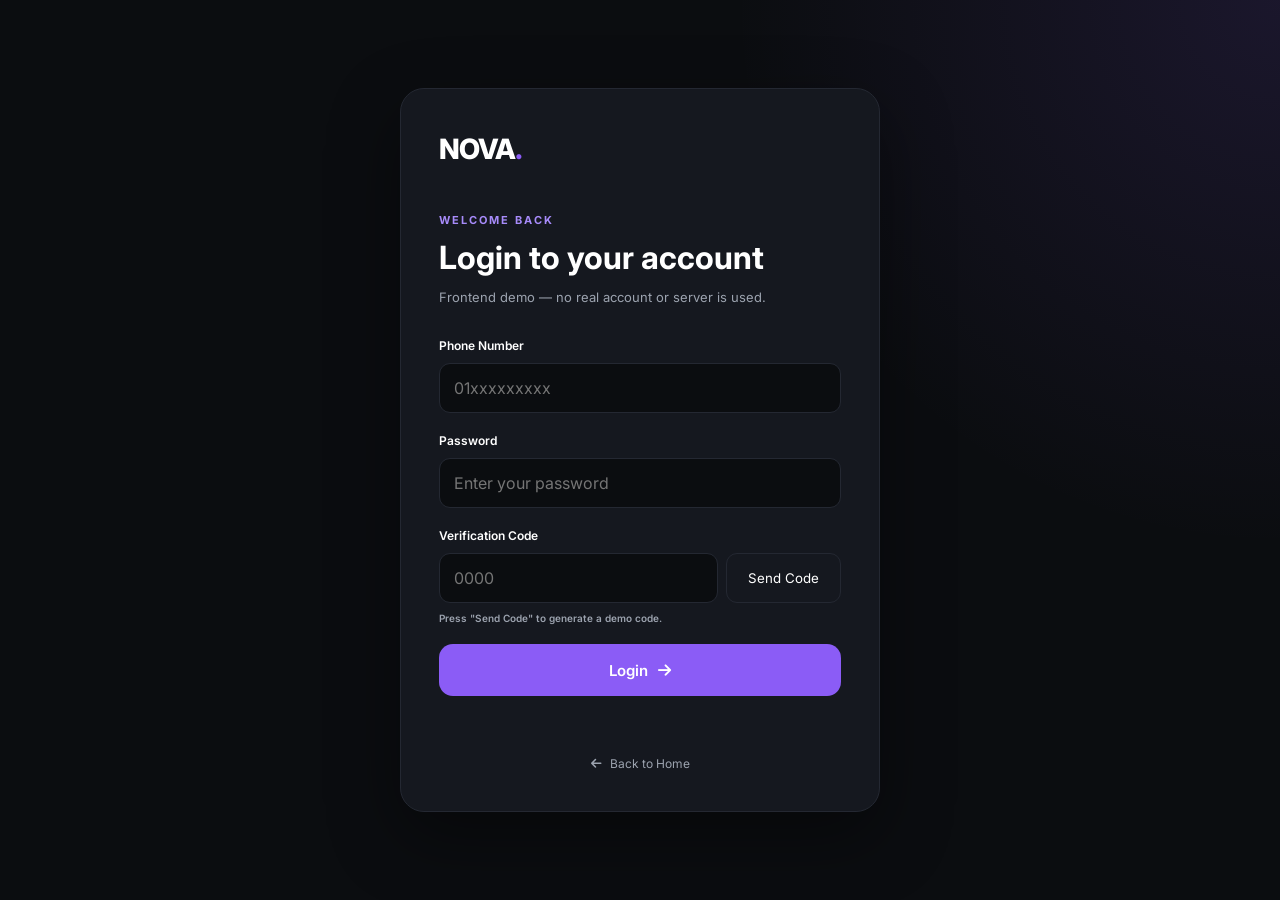
==== commit 0a1319cf: "Add files via upload" ====
--- a/index2.html
+++ b/index2.html
@@ -1,10 +1,10 @@
 <!doctype html>
 <html lang="en">
   <head>
+    <meta charset="UTF-8" />
+    <meta name="viewport" content="width=device-width, initial-scale=1.0, maximum-scale=1.0, user-scalable=no" />
     <!-- أضف سطر أيقونة Favicon هنا -->
   <link rel="icon" href="data:image/svg+xml,<svg xmlns=%22http://www.w3.org/2000/svg%22 viewBox=%220 0 100 100%22><text y=%22.9em%22 font-size=%2290%22>🛒</text></svg>">
-    <meta charset="UTF-8" />
-    <meta name="viewport" content="width=device-width, initial-scale=1.0" />
     <title>Login | NOVA STORE</title>
     <link rel="preconnect" href="https://fonts.googleapis.com" />
     <link rel="preconnect" href="https://fonts.gstatic.com" crossorigin />
@@ -128,12 +128,13 @@
         loginMessage.textContent = "Login successful! Returning to NOVA...";
         loginMessage.className = "login-message success";
 
-        setTimeout(() => {
+              setTimeout(() => {
           const back = sessionStorage.getItem("novaReturn");
-sessionStorage.removeItem("novaReturn");
-window.location.href = back || "index.html";
+          sessionStorage.removeItem("novaReturn");
+          window.location.href = back || "index.html";
         }, 700);
       });
     </script>
+     <script src="no-zoom.js"></script>
   </body>
 </html>
--- a/index.css
+++ b/index.css
@@ -2512,3 +2512,123 @@
     font-size: 27px;
   }
 }
+
+/* =========================================
+   FIX: STOP AUTO-ZOOM ON PHONES / TABLETS
+   iOS Safari zooms in when a field is focused
+   if its font-size is smaller than 16px.
+========================================= */
+html {
+  -webkit-text-size-adjust: 100%;
+  text-size-adjust: 100%;
+}
+
+input,
+select,
+textarea,
+.newsletter input,
+.shop-filters input,
+.shop-filters select,
+.auth-form input,
+.checkout-form input,
+.checkout-form select {
+  font-size: 16px !important;
+}
+
+/* no double-tap zoom on interactive elements (pinch zoom still works) */
+a,
+button,
+input,
+select,
+label {
+  touch-action: manipulation;
+}
+
+/* =========================================
+   FIX 2: PAGE "ZOOM" ON PHONES / TABLETS
+   (a) hover effects that stick on touch screens
+   (b) elements pushed outside the screen width
+========================================= */
+
+/* (a) touch screens: hover transforms stay "stuck" after a tap
+       and look like the page/cards are zooming */
+@media (hover: none) {
+  .product-card:hover,
+  .category-card:hover,
+  .feature:hover,
+  .floating-card:hover,
+  .primary-btn:hover,
+  .secondary-btn:hover,
+  .login-btn:hover,
+  .add-cart:hover,
+  .scroll-top-btn:hover,
+  .wishlist-detail-btn:hover,
+  .newsletter form:hover,
+  .newsletter button:hover {
+    transform: none !important;
+  }
+  .product-card:hover .product-card-image {
+    transform: none !important;
+  }
+}
+
+/* (b) never let anything be wider than the screen,
+       otherwise mobile browsers zoom out to fit it */
+html,
+body {
+  max-width: 100%;
+}
+body {
+  overflow-x: hidden; /* fallback for old browsers */
+  overflow-x: clip; /* modern browsers (keeps sticky navbar working) */
+}
+img,
+svg,
+video {
+  max-width: 100%;
+}
+
+/* toast: slide up instead of sliding in from outside the screen */
+.toast-container {
+  max-width: calc(100vw - 48px);
+  pointer-events: none;
+}
+.toast {
+  transform: translateY(20px);
+}
+.toast.show {
+  transform: translateY(0);
+}
+
+/* drawers: clip the off-screen panel */
+.cart-drawer-overlay {
+  overflow: hidden;
+  max-width: 100vw;
+}
+
+/* hero glow must not be wider than its container */
+.glow {
+  max-width: 100%;
+}
+
+@media (max-width: 600px) {
+  .shop-filters input,
+  .shop-filters select {
+    min-width: 0;
+    width: 100%;
+  }
+}
+
+/* =========================================
+   FIX 3: DISABLE ZOOM COMPLETELY ON TOUCH
+   (pinch + double-tap). Scrolling still works.
+========================================= */
+html,
+body,
+a,
+button,
+input,
+select,
+label {
+  touch-action: pan-x pan-y;
+}
